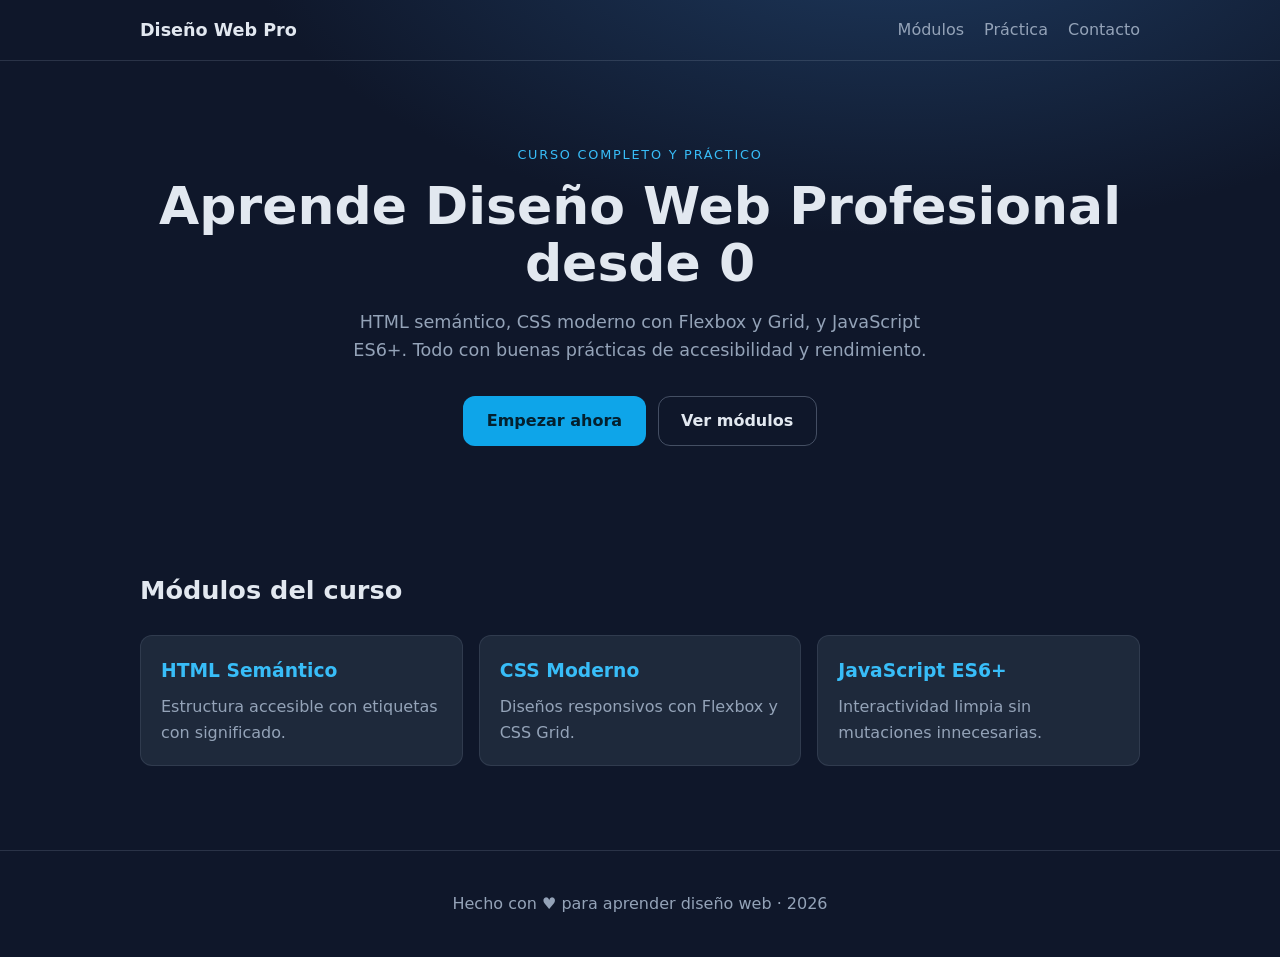
==== index.html @ 925d448d "chore: add Cloud Agent environment and static site starter - Add .cursor/environment.json serving th" ====
<!DOCTYPE html>
<html lang="es">
  <head>
    <meta charset="UTF-8" />
    <meta name="viewport" content="width=device-width, initial-scale=1.0" />
    <meta
      name="description"
      content="Diseño Web Profesional: curso completo y práctico de HTML, CSS y JavaScript desde cero."
    />
    <title>Diseño Web Profesional · Desde 0</title>
    <link rel="stylesheet" href="styles.css" />
  </head>
  <body>
    <a class="skip-link" href="#contenido">Saltar al contenido</a>

    <header class="site-header">
      <nav class="nav" aria-label="Navegación principal">
        <a class="brand" href="/">Diseño Web Pro</a>
        <ul class="nav-list">
          <li><a href="#modulos">Módulos</a></li>
          <li><a href="#practica">Práctica</a></li>
          <li><a href="#contacto">Contacto</a></li>
        </ul>
      </nav>
    </header>

    <main id="contenido">
      <section class="hero" aria-labelledby="hero-title">
        <p class="eyebrow">Curso completo y práctico</p>
        <h1 id="hero-title">Aprende Diseño Web Profesional desde 0</h1>
        <p class="lead">
          HTML semántico, CSS moderno con Flexbox y Grid, y JavaScript ES6+.
          Todo con buenas prácticas de accesibilidad y rendimiento.
        </p>
        <div class="actions">
          <button id="empezar" class="btn btn-primary" type="button">
            Empezar ahora
          </button>
          <a class="btn btn-ghost" href="#modulos">Ver módulos</a>
        </div>
        <p id="mensaje" class="mensaje" role="status" aria-live="polite"></p>
      </section>

      <section id="modulos" class="modulos" aria-labelledby="modulos-title">
        <h2 id="modulos-title">Módulos del curso</h2>
        <ul class="cards">
          <li class="card">
            <h3>HTML Semántico</h3>
            <p>Estructura accesible con etiquetas con significado.</p>
          </li>
          <li class="card">
            <h3>CSS Moderno</h3>
            <p>Diseños responsivos con Flexbox y CSS Grid.</p>
          </li>
          <li class="card">
            <h3>JavaScript ES6+</h3>
            <p>Interactividad limpia sin mutaciones innecesarias.</p>
          </li>
        </ul>
      </section>
    </main>

    <footer id="contacto" class="site-footer">
      <p>Hecho con &hearts; para aprender diseño web · <span id="anio"></span></p>
    </footer>

    <script src="main.js"></script>
  </body>
</html>
---- styles.css ----
:root {
  --bg: #0f172a;
  --surface: #1e293b;
  --text: #e2e8f0;
  --muted: #94a3b8;
  --accent: #38bdf8;
  --accent-strong: #0ea5e9;
  --radius: 12px;
  --max-width: 1040px;
}

* {
  box-sizing: border-box;
}

body {
  margin: 0;
  font-family: system-ui, -apple-system, "Segoe UI", Roboto, sans-serif;
  color: var(--text);
  background: radial-gradient(1200px 600px at 70% -10%, #1e3a5f 0%, var(--bg) 55%);
  line-height: 1.6;
}

.skip-link {
  position: absolute;
  left: -999px;
  top: 0;
  background: var(--accent);
  color: #04202e;
  padding: 0.5rem 1rem;
  border-radius: 0 0 var(--radius) 0;
}

.skip-link:focus {
  left: 0;
}

.site-header {
  border-bottom: 1px solid rgba(148, 163, 184, 0.2);
}

.nav {
  display: flex;
  align-items: center;
  justify-content: space-between;
  gap: 1rem;
  max-width: var(--max-width);
  margin: 0 auto;
  padding: 1rem 1.25rem;
}

.brand {
  font-weight: 700;
  font-size: 1.1rem;
  color: var(--text);
  text-decoration: none;
}

.nav-list {
  display: flex;
  gap: 1.25rem;
  list-style: none;
  margin: 0;
  padding: 0;
}

.nav-list a {
  color: var(--muted);
  text-decoration: none;
}

.nav-list a:hover,
.nav-list a:focus {
  color: var(--accent);
}

main {
  max-width: var(--max-width);
  margin: 0 auto;
  padding: 1.25rem;
}

.hero {
  padding: 4rem 0 3rem;
  text-align: center;
}

.eyebrow {
  text-transform: uppercase;
  letter-spacing: 0.14em;
  font-size: 0.8rem;
  color: var(--accent);
  margin: 0 0 0.75rem;
}

.hero h1 {
  font-size: clamp(2rem, 5vw, 3.25rem);
  line-height: 1.1;
  margin: 0 0 1rem;
}

.lead {
  max-width: 55ch;
  margin: 0 auto 2rem;
  color: var(--muted);
  font-size: 1.1rem;
}

.actions {
  display: flex;
  gap: 0.75rem;
  justify-content: center;
  flex-wrap: wrap;
}

.btn {
  display: inline-flex;
  align-items: center;
  border: 1px solid transparent;
  padding: 0.7rem 1.4rem;
  border-radius: var(--radius);
  font: inherit;
  font-weight: 600;
  cursor: pointer;
  text-decoration: none;
  transition: transform 0.05s ease, background 0.2s ease;
}

.btn:active {
  transform: translateY(1px);
}

.btn-primary {
  background: var(--accent-strong);
  color: #04202e;
}

.btn-primary:hover,
.btn-primary:focus {
  background: var(--accent);
}

.btn-ghost {
  border-color: rgba(148, 163, 184, 0.4);
  color: var(--text);
}

.btn-ghost:hover,
.btn-ghost:focus {
  border-color: var(--accent);
  color: var(--accent);
}

.mensaje {
  min-height: 1.5rem;
  margin: 1.25rem 0 0;
  color: var(--accent);
  font-weight: 600;
}

.modulos {
  padding: 2rem 0 4rem;
}

.modulos h2 {
  font-size: 1.6rem;
  margin: 0 0 1.5rem;
}

.cards {
  display: grid;
  grid-template-columns: repeat(auto-fit, minmax(220px, 1fr));
  gap: 1rem;
  list-style: none;
  margin: 0;
  padding: 0;
}

.card {
  background: var(--surface);
  border: 1px solid rgba(148, 163, 184, 0.15);
  border-radius: var(--radius);
  padding: 1.25rem;
}

.card h3 {
  margin: 0 0 0.5rem;
  color: var(--accent);
}

.card p {
  margin: 0;
  color: var(--muted);
}

.site-footer {
  border-top: 1px solid rgba(148, 163, 184, 0.2);
  text-align: center;
  color: var(--muted);
  padding: 1.5rem 1.25rem;
}

@media (prefers-reduced-motion: reduce) {
  .btn {
    transition: none;
  }
}
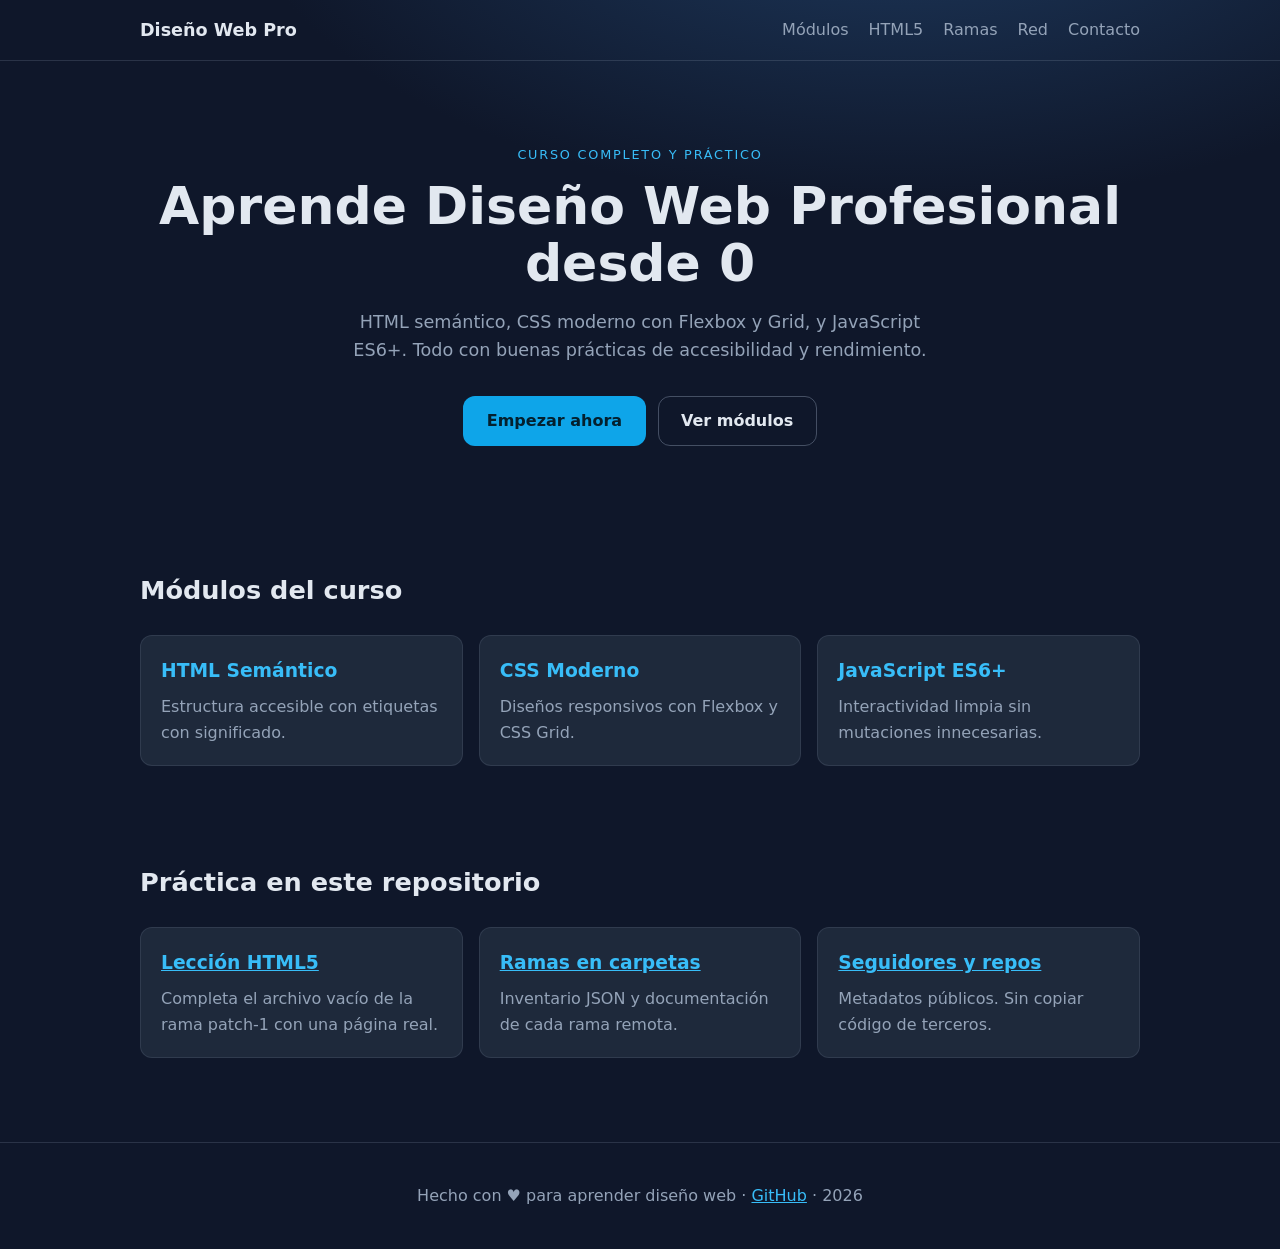
==== commit 26b2e609: "chore: sync Cursor with GitHub and expand branch folders Normalize line endings, add origin fetch sc" ====
--- a/index.html
+++ b/index.html
@@ -15,11 +15,13 @@
 
     <header class="site-header">
       <nav class="nav" aria-label="Navegación principal">
-        <a class="brand" href="/">Diseño Web Pro</a>
+        <a class="brand" href="index.html">Diseño Web Pro</a>
         <ul class="nav-list">
-          <li><a href="#modulos">Módulos</a></li>
-          <li><a href="#practica">Práctica</a></li>
-          <li><a href="#contacto">Contacto</a></li>
+          <li><a href="index.html#modulos">Módulos</a></li>
+          <li><a href="html5.html">HTML5</a></li>
+          <li><a href="ramas.html">Ramas</a></li>
+          <li><a href="red.html">Red</a></li>
+          <li><a href="index.html#contacto">Contacto</a></li>
         </ul>
       </nav>
     </header>
@@ -58,10 +60,32 @@
           </li>
         </ul>
       </section>
+
+      <section id="practica" class="modulos" aria-labelledby="practica-title">
+        <h2 id="practica-title">Práctica en este repositorio</h2>
+        <ul class="cards">
+          <li class="card">
+            <h3><a href="html5.html">Lección HTML5</a></h3>
+            <p>Completa el archivo vacío de la rama patch-1 con una página real.</p>
+          </li>
+          <li class="card">
+            <h3><a href="ramas.html">Ramas en carpetas</a></h3>
+            <p>Inventario JSON y documentación de cada rama remota.</p>
+          </li>
+          <li class="card">
+            <h3><a href="red.html">Seguidores y repos</a></h3>
+            <p>Metadatos públicos. Sin copiar código de terceros.</p>
+          </li>
+        </ul>
+      </section>
     </main>
 
     <footer id="contacto" class="site-footer">
-      <p>Hecho con &hearts; para aprender diseño web · <span id="anio"></span></p>
+      <p>
+        Hecho con &hearts; para aprender diseño web ·
+        <a href="https://github.com/piscis16031995/piscis16031995">GitHub</a> ·
+        <span id="anio"></span>
+      </p>
     </footer>
 
     <script src="main.js"></script>
--- a/styles.css
+++ b/styles.css
@@ -70,7 +70,8 @@
 }
 
 .nav-list a:hover,
-.nav-list a:focus {
+.nav-list a:focus,
+.nav-list a[aria-current="page"] {
   color: var(--accent);
 }
 
@@ -193,6 +194,32 @@
   color: var(--muted);
 }
 
+.card a {
+  color: var(--accent);
+}
+
+.prose {
+  max-width: 68ch;
+  margin: 0 auto 4rem;
+  color: var(--muted);
+}
+
+.prose h2 {
+  color: var(--text);
+}
+
+.prose code,
+.lead code,
+.card code {
+  font-family: ui-monospace, SFMono-Regular, Menlo, Consolas, monospace;
+  font-size: 0.92em;
+  color: var(--accent);
+}
+
+.site-footer a {
+  color: var(--accent);
+}
+
 .site-footer {
   border-top: 1px solid rgba(148, 163, 184, 0.2);
   text-align: center;
